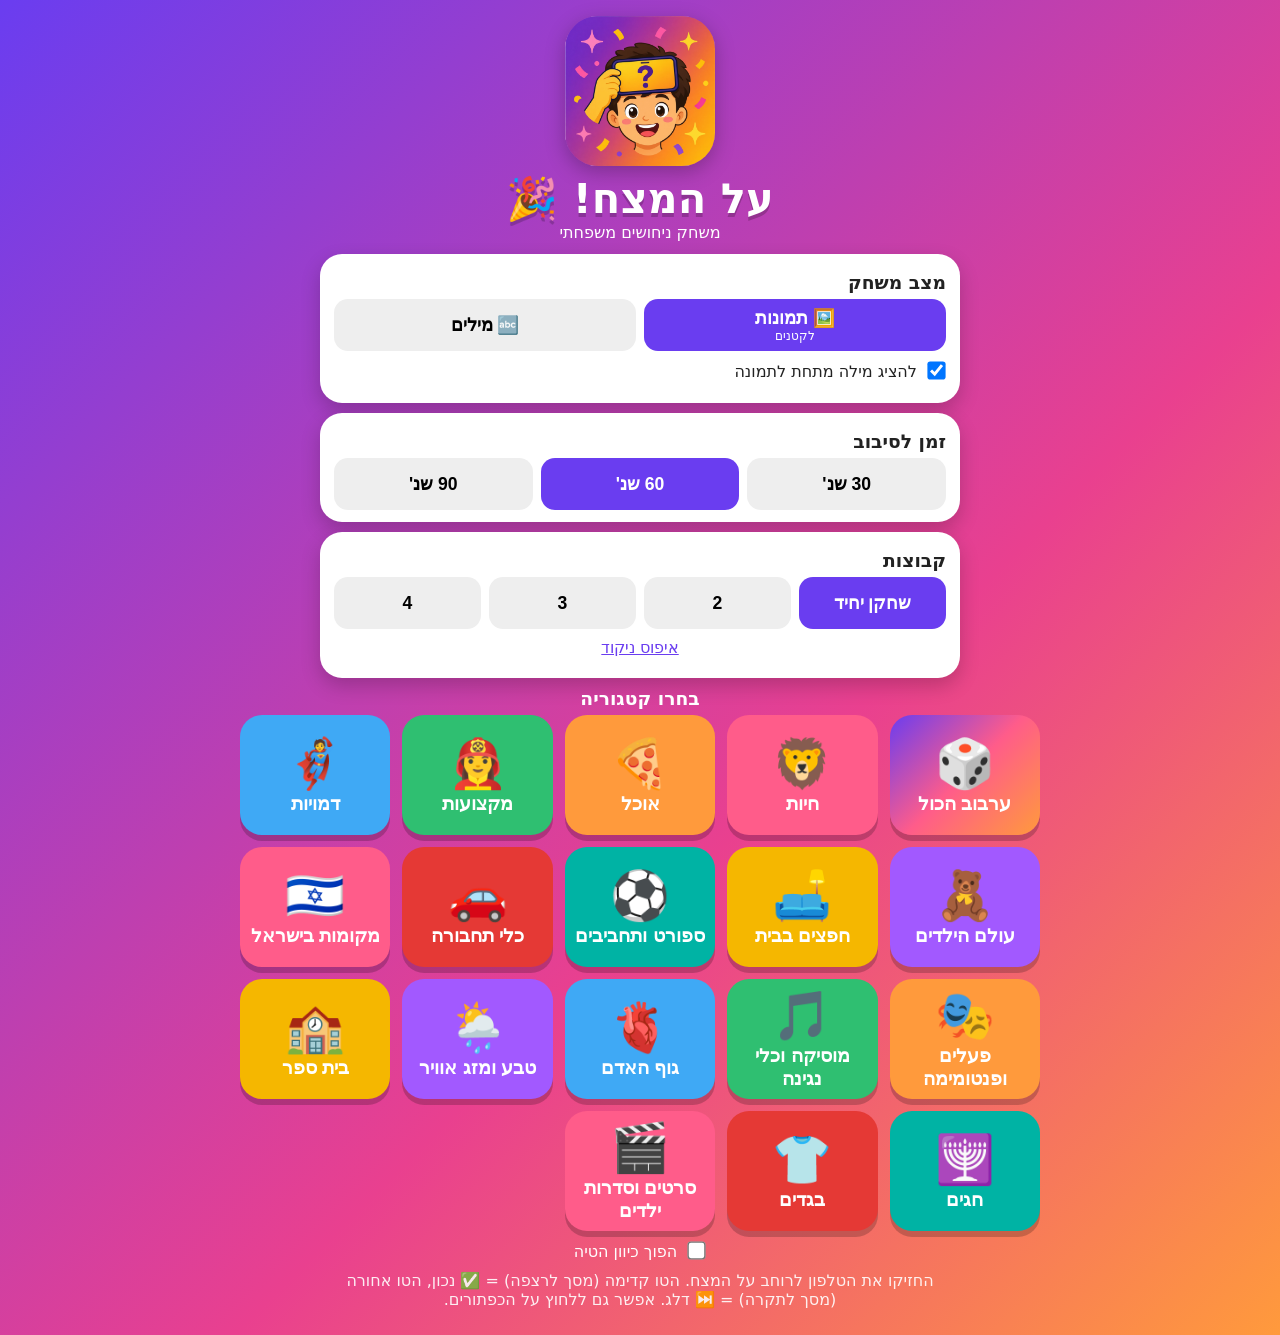
==== index.html @ 7825fe26 "v3: logo and app icon" ====
<!doctype html><html lang="he" dir="rtl"><head><meta charset="utf-8">
<meta name="viewport" content="width=device-width,initial-scale=1,maximum-scale=1,user-scalable=no,viewport-fit=cover">
<meta name="theme-color" content="#6a3df0"><meta name="apple-mobile-web-app-capable" content="yes">
<link rel="icon" type="image/png" sizes="32x32" href="favicon-32.png"><link rel="apple-touch-icon" href="apple-touch-icon.png"><link rel="manifest" href="manifest.json"><title>על המצח! 🎉</title><link rel="stylesheet" href="style.css?v=3"></head><body>
<section id="home" class="screen active">
 <img class="logo" src="logo.png" alt="על המצח!" width="140" height="140"><h1>על המצח! <span>🎉</span></h1><p class="sub">משחק ניחושים משפחתי</p>
 <div class="card"><h3>מצב משחק</h3><div class="seg" id="modeSeg">
  <button data-v="pic" class="on">🖼️ תמונות<small>לקטנים</small></button><button data-v="word">🔤 מילים</button></div>
  <div id="diffBox"><h3>רמת קושי</h3><div class="seg" id="diffSeg"><button data-v="easy" class="on">קל</button><button data-v="medium">בינוני</button><button data-v="hard">קשה</button><button data-v="all">הכול</button></div></div>
  <label class="chk" id="labelBox"><input type="checkbox" id="showLabel" checked> להציג מילה מתחת לתמונה</label></div>
 <div class="card"><h3>זמן לסיבוב</h3><div class="seg" id="timeSeg"><button data-v="30">30 שנ'</button><button data-v="60" class="on">60 שנ'</button><button data-v="90">90 שנ'</button></div></div>
 <div class="card"><h3>קבוצות</h3><div class="seg" id="teamSeg"><button data-v="1" class="on">שחקן יחיד</button><button data-v="2">2</button><button data-v="3">3</button><button data-v="4">4</button></div><div id="teamNames"></div>
  <div id="board"></div><button class="cta small" id="endGame">🏆 סיום משחק והכרזת מנצח</button><button class="link" id="resetScores">איפוס ניקוד</button></div>
 <h3 class="center">בחרו קטגוריה</h3><div id="cats" class="grid"></div>
 <label class="chk center"><input type="checkbox" id="invert"> הפוך כיוון הטיה</label>
 <p class="help">החזיקו את הטלפון לרוחב על המצח. הטו קדימה (מסך לרצפה) = ✅ נכון, הטו אחורה (מסך לתקרה) = ⏭️ דלג. אפשר גם ללחוץ על הכפתורים.</p>
</section>
<section id="ready" class="screen"><div id="readyTeam" class="big"></div><p>שימו את הטלפון על המצח ולחצו</p><button class="cta" id="go">מתחילים! ▶</button><button class="link" id="back1">חזרה</button></section>
<section id="count" class="screen"><div id="countNum" class="huge">3</div></section>
<section id="play" class="screen"><div id="timer">60</div><div id="scoreLive">0</div>
 <div id="item"><div id="emoji"></div><div id="word"></div></div>
 <button class="side skip" id="bSkip">⏭️<br>דלג</button><button class="side ok" id="bOk">✅<br>נכון</button>
 <div id="flash"></div><button id="quit">✕</button></section>
<section id="sum" class="screen"><h2 id="sumTitle"></h2><div id="sumScore" class="huge"></div><div id="sumSub"></div>
 <div class="lists"><div><h3>✅ ניחשו</h3><ul id="lOk"></ul></div><div><h3>⏭️ דילגו</h3><ul id="lSkip"></ul></div></div>
 <div id="board2"></div><div id="nextUp" class="big2"></div><button class="cta" id="next">התור הבא ▶</button><button class="cta small" id="endGame2">🏆 סיום משחק</button><button class="link" id="toHome">לתפריט</button></section>
<section id="win" class="screen"><div class="huge">🏆</div><h2 id="winTitle"></h2><ol id="winList"></ol><button class="cta" id="newGame">משחק חדש (איפוס) 🔄</button><button class="link" id="winHome">חזרה לתפריט בלי איפוס</button></section>
<script src="data.js?v=3"></script><script src="app.js?v=3"></script></body></html>
---- style.css ----
*{box-sizing:border-box;-webkit-tap-highlight-color:transparent}
body{margin:0;font-family:system-ui,"Segoe UI",Arial,sans-serif;background:linear-gradient(135deg,#6a3df0,#e9408f 60%,#ff9a3c);color:#222;min-height:100vh;overflow-x:hidden}
.screen{display:none;padding:16px;min-height:100vh}.screen.active{display:block}
h1{color:#fff;text-align:center;font-size:2.6rem;margin:8px 0 0;text-shadow:0 4px 0 #0003}.sub{color:#fff;text-align:center;margin:0 0 12px}
h3{margin:6px 0}.center{text-align:center;color:#fff}
.card{background:#fff;border-radius:22px;padding:12px 14px;margin:10px auto;max-width:640px;box-shadow:0 8px 20px #0003}
.seg{display:flex;gap:8px;flex-wrap:wrap}.seg button{flex:1;min-height:52px;border:0;border-radius:14px;background:#eee;font-size:1.1rem;font-weight:700}
.seg button small{display:block;font-weight:400;font-size:.75rem}.seg button.on{background:#6a3df0;color:#fff}
.grid{display:grid;grid-template-columns:repeat(auto-fill,minmax(140px,1fr));gap:12px;max-width:800px;margin:auto}
.grid button{border:0;border-radius:22px;min-height:120px;font-size:1.2rem;font-weight:800;color:#fff;box-shadow:0 6px 0 #0003;transition:transform .1s}
.grid button:active{transform:scale(.95)}.grid button b{display:block;font-size:3rem}
.chk{display:block;margin:10px 0;font-size:1rem}.chk input{transform:scale(1.4);margin-left:8px}
.help{color:#fff;text-align:center;max-width:600px;margin:10px auto;opacity:.9}
#teamNames input{width:100%;font-size:1.1rem;padding:10px;margin-top:8px;border-radius:12px;border:2px solid #ddd}
.board{display:flex;gap:8px;flex-wrap:wrap;margin-top:8px}.board div{flex:1;background:#f3efff;border-radius:12px;padding:8px;text-align:center;font-weight:700;color:#222}.board .cur{background:#ffe066}
.link{background:none;border:0;color:#6a3df0;font-size:1rem;text-decoration:underline;margin:8px auto;display:block}
#ready,#count,#sum{text-align:center;color:#fff}#ready .link,#sum .link{color:#fff}
.big{font-size:2.4rem;font-weight:900;margin-top:20vh}.huge{font-size:7rem;font-weight:900;text-shadow:0 6px 0 #0003}#count .huge{margin-top:25vh;animation:pop 1s infinite}
@keyframes pop{0%{transform:scale(.4);opacity:0}30%{transform:scale(1.1);opacity:1}100%{transform:scale(1)}}
.cta{background:#ffe066;border:0;border-radius:40px;font-size:1.8rem;font-weight:900;padding:18px 50px;box-shadow:0 6px 0 #0003;margin-top:20px}
#play{background:#fff;position:relative;overflow:hidden;padding:0}
#item{position:absolute;inset:0;display:flex;flex-direction:column;align-items:center;justify-content:center;padding:0 22vw;text-align:center}
#emoji{font-size:min(55vh,40vw);line-height:1}#word{font-size:min(14vh,9vw);font-weight:900;color:#3b1fa3}
#play.pic #word{font-size:min(9vh,6vw);color:#555}#play.wordm #word{font-size:min(22vh,10vw)}
#timer,#scoreLive{position:absolute;top:10px;font-size:2rem;font-weight:900;background:#6a3df0;color:#fff;border-radius:30px;padding:4px 18px;z-index:2}
#timer{left:50%;transform:translateX(-50%)}#timer.low{background:#e53935;animation:pop .5s infinite}#scoreLive{left:calc(50% + 60px);background:#2fbf71;z-index:3}
.side{position:absolute;top:0;bottom:0;width:18vw;border:0;font-size:1.6rem;font-weight:900;color:#fff;opacity:.9;z-index:2}
.ok{left:0;background:#2fbf71}.skip{right:0;background:#ff9a3c}
#flash{position:absolute;inset:0;display:none;align-items:center;justify-content:center;font-size:30vh;z-index:3;color:#fff}
#flash.g{display:flex;background:#2fbf71}#flash.s{display:flex;background:#ff9a3c}
#quit{position:absolute;bottom:10px;left:50%;transform:translateX(-50%);border:0;background:#0002;border-radius:50%;width:44px;height:44px;font-size:1.2rem;z-index:2}
.lists{display:flex;gap:12px;max-width:700px;margin:auto;text-align:right}.lists>div{flex:1;background:#fff;color:#222;border-radius:18px;padding:10px}
.lists ul{margin:0;padding-right:18px;font-size:1.1rem}
#rotate{display:none}

.board div{display:flex;flex-direction:column;align-items:center;border:3px solid transparent}.board div b{font-size:1.8rem}.board div small{font-size:.75rem;color:#6a3df0}
.board .lead{border-color:#f5b700;box-shadow:0 0 12px #f5b70099}.rnd{text-align:center;font-size:.85rem;color:#666;margin-top:4px}
#board2 .board,#board2 .rnd{max-width:700px;margin:10px auto 0}#board2 .rnd{color:#fff}
#sumSub{font-size:1.3rem;font-weight:800}.big2{font-size:1.6rem;font-weight:900;margin-top:10px}
.cta.small{font-size:1.1rem;padding:10px 24px;display:block;margin:12px auto}
#win{text-align:center;color:#fff}#winList{list-style:none;padding:0;max-width:500px;margin:12px auto}
#winList li{display:flex;justify-content:space-between;background:#fff;color:#222;border-radius:16px;padding:12px 18px;margin:8px 0;font-size:1.3rem;font-weight:800}
#winList li.lead{background:#ffe066}#win .link{color:#fff}
.grid button.mix{background:linear-gradient(135deg,#6a3df0,#ff5c8a,#ff9a3c)}
#win .huge{font-size:4rem;margin-top:4px}
.logo{display:block;width:clamp(90px,22vmin,150px);height:auto;margin:0 auto 8px;border-radius:22%;box-shadow:0 6px 20px rgba(0,0,0,.25)}
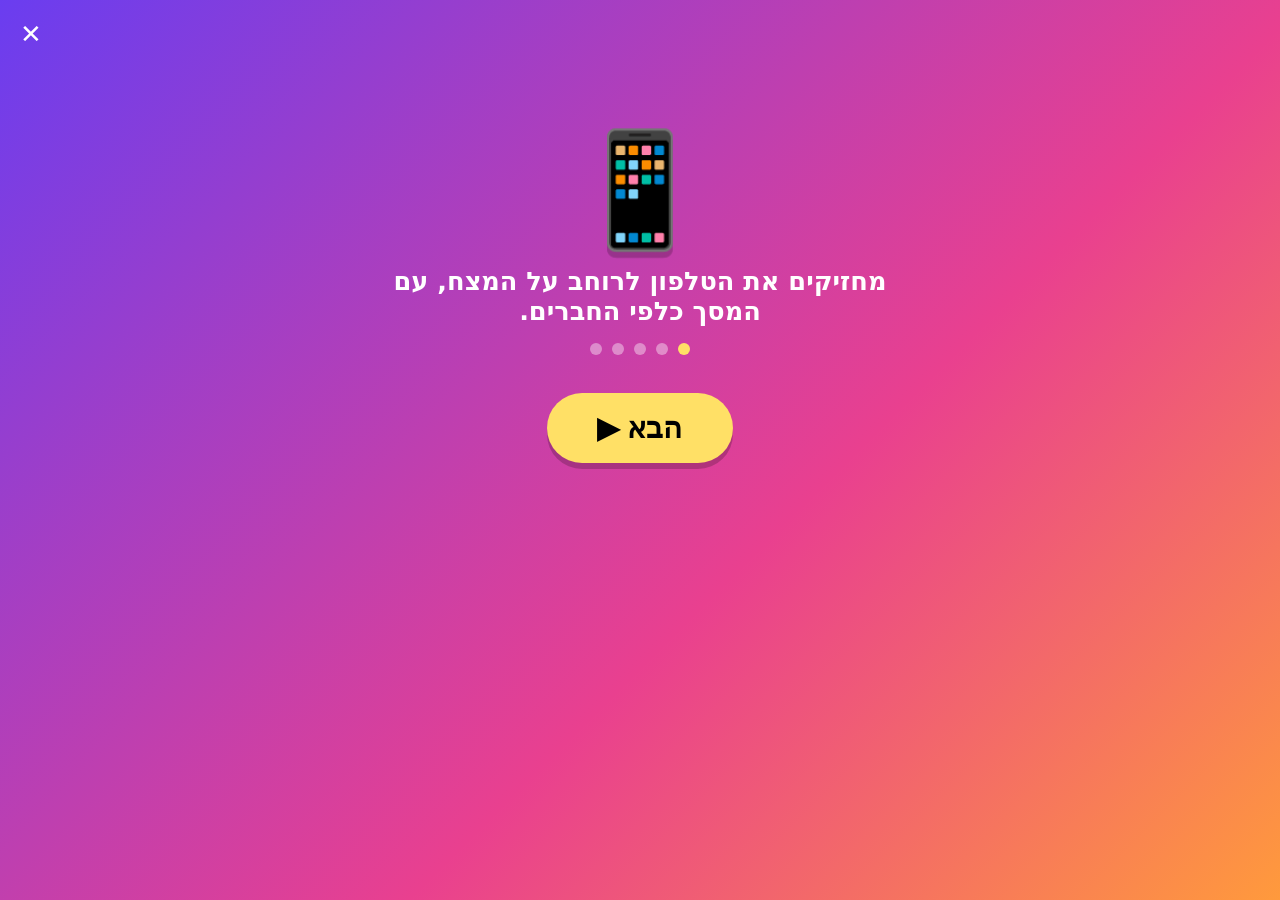
==== commit 61d1dfb9: "v4: illustrations, sounds, English, offline, paid categories, privacy" ====
--- a/index.html
+++ b/index.html
@@ -1,28 +1,36 @@
 <!doctype html><html lang="he" dir="rtl"><head><meta charset="utf-8">
 <meta name="viewport" content="width=device-width,initial-scale=1,maximum-scale=1,user-scalable=no,viewport-fit=cover">
 <meta name="theme-color" content="#6a3df0"><meta name="apple-mobile-web-app-capable" content="yes">
-<link rel="icon" type="image/png" sizes="32x32" href="favicon-32.png"><link rel="apple-touch-icon" href="apple-touch-icon.png"><link rel="manifest" href="manifest.json"><title>על המצח! 🎉</title><link rel="stylesheet" href="style.css?v=3"></head><body>
+<link rel="icon" type="image/png" sizes="32x32" href="favicon-32.png"><link rel="apple-touch-icon" href="apple-touch-icon.png"><link rel="manifest" href="manifest.json"><title>על המצח!</title><link rel="stylesheet" href="style.css?v=4"></head><body>
 <section id="home" class="screen active">
- <img class="logo" src="logo.png" alt="על המצח!" width="140" height="140"><h1>על המצח! <span>🎉</span></h1><p class="sub">משחק ניחושים משפחתי</p>
- <div class="card"><h3>מצב משחק</h3><div class="seg" id="modeSeg">
-  <button data-v="pic" class="on">🖼️ תמונות<small>לקטנים</small></button><button data-v="word">🔤 מילים</button></div>
-  <div id="diffBox"><h3>רמת קושי</h3><div class="seg" id="diffSeg"><button data-v="easy" class="on">קל</button><button data-v="medium">בינוני</button><button data-v="hard">קשה</button><button data-v="all">הכול</button></div></div>
-  <label class="chk" id="labelBox"><input type="checkbox" id="showLabel" checked> להציג מילה מתחת לתמונה</label></div>
- <div class="card"><h3>זמן לסיבוב</h3><div class="seg" id="timeSeg"><button data-v="30">30 שנ'</button><button data-v="60" class="on">60 שנ'</button><button data-v="90">90 שנ'</button></div></div>
- <div class="card"><h3>קבוצות</h3><div class="seg" id="teamSeg"><button data-v="1" class="on">שחקן יחיד</button><button data-v="2">2</button><button data-v="3">3</button><button data-v="4">4</button></div><div id="teamNames"></div>
-  <div id="board"></div><button class="cta small" id="endGame">🏆 סיום משחק והכרזת מנצח</button><button class="link" id="resetScores">איפוס ניקוד</button></div>
- <h3 class="center">בחרו קטגוריה</h3><div id="cats" class="grid"></div>
- <label class="chk center"><input type="checkbox" id="invert"> הפוך כיוון הטיה</label>
- <p class="help">החזיקו את הטלפון לרוחב על המצח. הטו קדימה (מסך לרצפה) = ✅ נכון, הטו אחורה (מסך לתקרה) = ⏭️ דלג. אפשר גם ללחוץ על הכפתורים.</p>
+ <img class="logo" src="logo.png" alt="" width="140" height="140"><h1><span data-i="title"></span> 🎉</h1><p class="sub" data-i="sub"></p>
+ <div class="card"><h3 data-i="mode"></h3><div class="seg" id="modeSeg">
+  <button data-v="pic"><span data-i="pic"></span><small data-i="kids"></small></button><button data-v="word" data-i="word"></button></div>
+  <div id="diffBox"><h3 data-i="diff"></h3><div class="seg" id="diffSeg"><button data-v="easy" data-i="easy"></button><button data-v="medium" data-i="medium"></button><button data-v="hard" data-i="hard"></button><button data-v="all" data-i="all"></button></div></div>
+  <label class="chk" id="labelBox"><input type="checkbox" id="showLabel" checked> <span data-i="showLabel"></span></label></div>
+ <div class="card"><h3 data-i="time"></h3><div class="seg" id="timeSeg"><button data-v="30" data-s="30"></button><button data-v="60" data-s="60"></button><button data-v="90" data-s="90"></button></div></div>
+ <div class="card"><h3 data-i="teams"></h3><div class="seg" id="teamSeg"><button data-v="1" data-i="solo"></button><button data-v="2">2</button><button data-v="3">3</button><button data-v="4">4</button></div><div id="teamNames"></div>
+  <div id="board"></div><button class="cta small" id="endGame" data-i="endGame"></button><button class="link" id="resetScores" data-i="reset"></button></div>
+ <h3 class="center" data-i="pickCat"></h3><div id="cats" class="grid"></div>
+ <div class="card"><h3 data-i="settings"></h3>
+  <div class="seg" id="langSeg"><button data-v="he">🇮🇱 עברית</button><button data-v="en">🇬🇧 English</button></div>
+  <label class="chk"><input type="checkbox" id="mute"> <span data-i="sound"></span></label>
+  <label class="chk"><input type="checkbox" id="invert"> <span data-i="invert"></span></label>
+  <button class="link" id="tutorial" data-i="tutorial"></button><button class="link" id="restore" data-i="restore"></button><a class="link" href="privacy.html" data-i="privacy"></a></div>
+ <p class="help" data-i="help"></p>
 </section>
-<section id="ready" class="screen"><div id="readyTeam" class="big"></div><p>שימו את הטלפון על המצח ולחצו</p><button class="cta" id="go">מתחילים! ▶</button><button class="link" id="back1">חזרה</button></section>
+<section id="onboard" class="screen"><button class="link skipob" id="obSkip">✕</button><div id="obIcon" class="huge"></div><p id="obText" class="obt"></p><div id="obDots"></div><button class="cta" id="obNext"></button></section>
+<section id="customScr" class="screen"><h2 data-i="customT"></h2><p data-i="customHelp"></p><textarea id="customText" rows="12"></textarea><button class="cta" id="customSave" data-i="saveB"></button><button class="link" id="customBack" data-i="back"></button></section>
+<section id="unlockScr" class="screen"><div class="huge">🔓</div><h2 data-i="lockedT"></h2><div id="lockList"></div><button class="cta" id="buy"></button><p id="payNote"></p><button class="link" id="restore2" data-i="restore"></button><button class="link" id="unlockBack" data-i="back"></button></section>
+<section id="ready" class="screen"><div id="readyTeam" class="big"></div><div id="readyCat" class="big2"></div><p data-i="placeOn"></p><button class="cta" id="go" data-i="go"></button><button class="link" id="back1" data-i="back"></button></section>
 <section id="count" class="screen"><div id="countNum" class="huge">3</div></section>
 <section id="play" class="screen"><div id="timer">60</div><div id="scoreLive">0</div>
- <div id="item"><div id="emoji"></div><div id="word"></div></div>
- <button class="side skip" id="bSkip">⏭️<br>דלג</button><button class="side ok" id="bOk">✅<br>נכון</button>
+ <div id="item"><img id="pimg" alt=""><div id="emoji"></div><div id="word"></div></div>
+ <button class="side skip" id="bSkip">⏭️<br><span data-i="skip"></span></button><button class="side ok" id="bOk">✅<br><span data-i="ok"></span></button>
  <div id="flash"></div><button id="quit">✕</button></section>
-<section id="sum" class="screen"><h2 id="sumTitle"></h2><div id="sumScore" class="huge"></div><div id="sumSub"></div>
- <div class="lists"><div><h3>✅ ניחשו</h3><ul id="lOk"></ul></div><div><h3>⏭️ דילגו</h3><ul id="lSkip"></ul></div></div>
- <div id="board2"></div><div id="nextUp" class="big2"></div><button class="cta" id="next">התור הבא ▶</button><button class="cta small" id="endGame2">🏆 סיום משחק</button><button class="link" id="toHome">לתפריט</button></section>
-<section id="win" class="screen"><div class="huge">🏆</div><h2 id="winTitle"></h2><ol id="winList"></ol><button class="cta" id="newGame">משחק חדש (איפוס) 🔄</button><button class="link" id="winHome">חזרה לתפריט בלי איפוס</button></section>
-<script src="data.js?v=3"></script><script src="app.js?v=3"></script></body></html>
+<section id="sum" class="screen"><h2 id="sumTitle"></h2><div id="sumScore" class="huge"></div><div id="sumStars" class="stars"></div><div id="sumSub"></div>
+ <div class="lists"><div><h3 data-i="guessed"></h3><ul id="lOk"></ul></div><div><h3 data-i="skipped"></h3><ul id="lSkip"></ul></div></div>
+ <div id="board2"></div><div id="nextUp" class="big2"></div><button class="cta" id="next"></button><button class="cta small" id="endGame2" data-i="endShort"></button><button class="link" id="toHome" data-i="menu"></button></section>
+<section id="win" class="screen"><div class="huge">🏆</div><h2 id="winTitle"></h2><ol id="winList"></ol><button class="cta" id="newGame" data-i="newGame"></button><button class="link" id="winHome" data-i="winHome"></button></section>
+<div id="toast"></div>
+<script src="data.js?v=4"></script><script src="data_en.js?v=4"></script><script src="pay.js?v=4"></script><script src="app.js?v=4"></script></body></html>
--- a/style.css
+++ b/style.css
@@ -9,7 +9,7 @@
 .grid{display:grid;grid-template-columns:repeat(auto-fill,minmax(140px,1fr));gap:12px;max-width:800px;margin:auto}
 .grid button{border:0;border-radius:22px;min-height:120px;font-size:1.2rem;font-weight:800;color:#fff;box-shadow:0 6px 0 #0003;transition:transform .1s}
 .grid button:active{transform:scale(.95)}.grid button b{display:block;font-size:3rem}
-.chk{display:block;margin:10px 0;font-size:1rem}.chk input{transform:scale(1.4);margin-left:8px}
+.chk{display:block;margin:10px 0;font-size:1rem}.chk input{transform:scale(1.4);margin-inline-end:8px}
 .help{color:#fff;text-align:center;max-width:600px;margin:10px auto;opacity:.9}
 #teamNames input{width:100%;font-size:1.1rem;padding:10px;margin-top:8px;border-radius:12px;border:2px solid #ddd}
 .board{display:flex;gap:8px;flex-wrap:wrap;margin-top:8px}.board div{flex:1;background:#f3efff;border-radius:12px;padding:8px;text-align:center;font-weight:700;color:#222}.board .cur{background:#ffe066}
@@ -29,8 +29,8 @@
 #flash{position:absolute;inset:0;display:none;align-items:center;justify-content:center;font-size:30vh;z-index:3;color:#fff}
 #flash.g{display:flex;background:#2fbf71}#flash.s{display:flex;background:#ff9a3c}
 #quit{position:absolute;bottom:10px;left:50%;transform:translateX(-50%);border:0;background:#0002;border-radius:50%;width:44px;height:44px;font-size:1.2rem;z-index:2}
-.lists{display:flex;gap:12px;max-width:700px;margin:auto;text-align:right}.lists>div{flex:1;background:#fff;color:#222;border-radius:18px;padding:10px}
-.lists ul{margin:0;padding-right:18px;font-size:1.1rem}
+.lists{display:flex;gap:12px;max-width:700px;margin:auto;text-align:start}.lists>div{flex:1;background:#fff;color:#222;border-radius:18px;padding:10px}
+.lists ul{margin:0;padding-inline-start:18px;font-size:1.1rem}
 #rotate{display:none}
 
 .board div{display:flex;flex-direction:column;align-items:center;border:3px solid transparent}.board div b{font-size:1.8rem}.board div small{font-size:.75rem;color:#6a3df0}
@@ -44,3 +44,16 @@
 .grid button.mix{background:linear-gradient(135deg,#6a3df0,#ff5c8a,#ff9a3c)}
 #win .huge{font-size:4rem;margin-top:4px}
 .logo{display:block;width:clamp(90px,22vmin,150px);height:auto;margin:0 auto 8px;border-radius:22%;box-shadow:0 6px 20px rgba(0,0,0,.25)}
+/* v4 */
+#pimg{height:min(52vh,38vw);width:auto;max-width:56vw;object-fit:contain;filter:drop-shadow(0 6px 0 #0001)}
+.grid button{position:relative}.grid button.locked{filter:saturate(.45) brightness(.85)}.grid button .lock{position:absolute;top:8px;inset-inline-end:10px;font-style:normal;font-size:1.4rem}
+.grid button .bst{display:block;font-size:.8rem;font-weight:700;margin-top:4px;color:#fff8;color:#fffd}
+#onboard,#customScr,#unlockScr{text-align:center;color:#fff}.obt{font-size:1.6rem;font-weight:800;max-width:560px;margin:10px auto}
+#obDots{margin:14px}#obDots i{display:inline-block;width:12px;height:12px;border-radius:50%;background:#fff6;margin:0 5px}#obDots i.on{background:#ffe066}
+.skipob{position:absolute;top:10px;inset-inline-end:14px;color:#fff;font-size:1.6rem;text-decoration:none}#onboard .huge{margin-top:12vh}
+#customText{width:100%;max-width:560px;font-size:1.2rem;border-radius:16px;padding:12px;border:0}#customScr .link,#unlockScr .link,#home a.link{color:#fff}.card a.link{color:#6a3df0;text-align:center}
+#lockList{display:flex;flex-wrap:wrap;gap:8px;justify-content:center;max-width:640px;margin:12px auto}#lockList span{background:#fff3;border-radius:14px;padding:6px 12px;font-weight:700}
+#buy{font-size:1.3rem;padding:16px 28px}#buy:disabled{opacity:.6}#payNote{max-width:520px;margin:12px auto;font-size:1.05rem}
+.stars{direction:ltr;font-size:3rem;color:#ffe066;text-shadow:0 3px 0 #0003;letter-spacing:6px}
+.lists li{display:flex;align-items:center;gap:8px;margin:4px 0}.lists li img{width:34px;height:34px}
+#toast{position:fixed;bottom:24px;left:50%;transform:translateX(-50%) translateY(120px);background:#222;color:#fff;padding:12px 22px;border-radius:30px;font-weight:700;transition:transform .3s;z-index:9}#toast.on{transform:translateX(-50%) translateY(0)}
